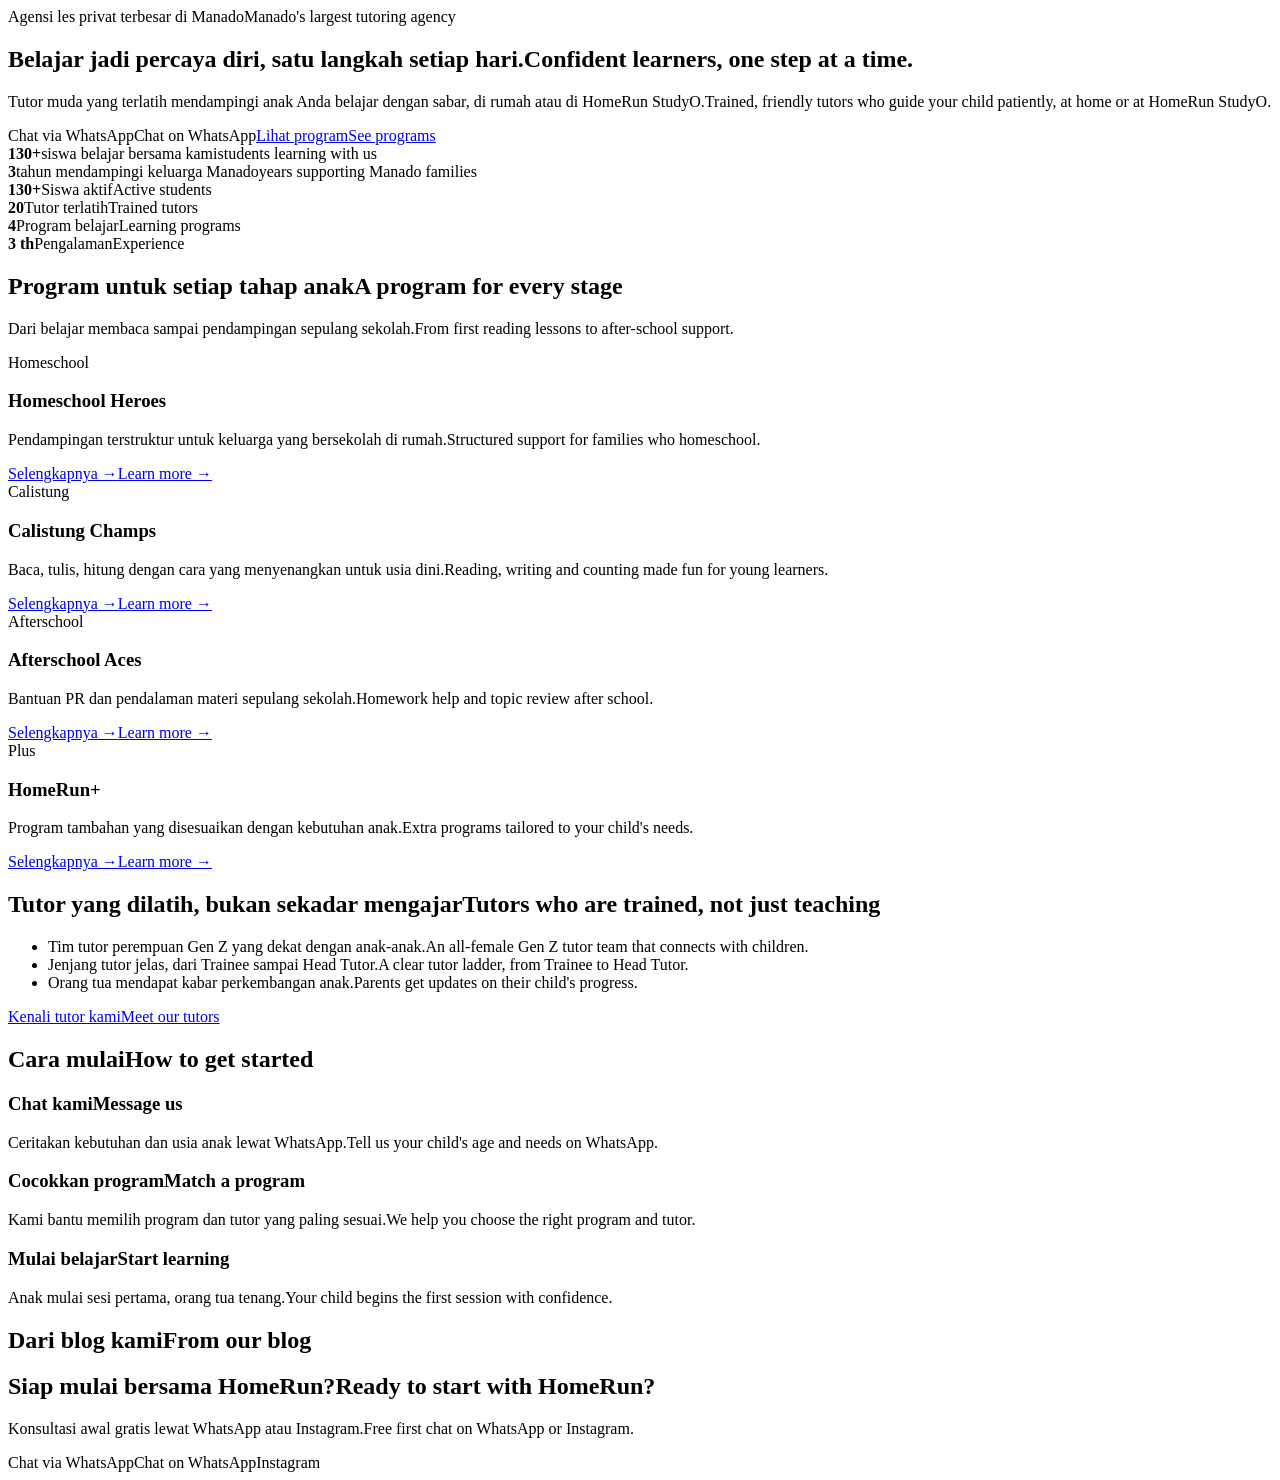
==== index.html @ b6297c62 "Add files via upload" ====
<!doctype html>
<html lang="id">
<head>
<meta charset="utf-8">
<meta name="viewport" content="width=device-width,initial-scale=1,viewport-fit=cover">
<title>HomeRun Learning | Les Privat & Pendampingan Belajar di Manado</title>
<meta name="description" content="Les privat dan pendampingan belajar untuk anak di Manado. Tutor terlatih, program sesuai usia.">
<link rel="preconnect" href="https://fonts.googleapis.com"><link rel="preconnect" href="https://fonts.gstatic.com" crossorigin>
<link href="https://fonts.googleapis.com/css2?family=Bricolage+Grotesque:opsz,wght@12..96,600;12..96,800&family=DM+Sans:wght@400;500;700&display=swap" rel="stylesheet">
<link rel="stylesheet" href="assets/site.css">
</head>
<body>
<div id="site-header"></div>
<main>
<section class="hero"><div class="wrap hero-grid">
  <div>
    <span class="eyebrow"><span class="id">Agensi les privat terbesar di Manado</span><span class="en">Manado's largest tutoring agency</span></span>
    <h1><span class="id">Belajar jadi percaya diri, satu langkah setiap hari.</span><span class="en">Confident learners, one step at a time.</span></h1>
    <p class="lead"><span class="id">Tutor muda yang terlatih mendampingi anak Anda belajar dengan sabar, di rumah atau di HomeRun StudyO.</span><span class="en">Trained, friendly tutors who guide your child patiently, at home or at HomeRun StudyO.</span></p>
    <div class="btn-row"><a class="btn btn-wa" data-wa target="_blank" rel="noopener"><span class="id">Chat via WhatsApp</span><span class="en">Chat on WhatsApp</span></a><a class="btn btn-ghost" href="programs.html"><span class="id">Lihat program</span><span class="en">See programs</span></a></div>
  </div>
  <div class="hero-photo">
    <div class="photo" data-photo="images/hero.jpg" data-label="Foto utama: tutor mengajar anak"></div>
    <div class="chip a"><b>130+</b><span class="id">siswa belajar bersama kami</span><span class="en">students learning with us</span></div>
    <div class="chip b"><b>3</b><span class="id">tahun mendampingi keluarga Manado</span><span class="en">years supporting Manado families</span></div>
  </div>
</div></section>

<div class="wrap"><div class="stats">
  <div class="stat"><b>130+</b><span class="id">Siswa aktif</span><span class="en">Active students</span></div>
  <div class="stat"><b>20</b><span class="id">Tutor terlatih</span><span class="en">Trained tutors</span></div>
  <div class="stat"><b>4</b><span class="id">Program belajar</span><span class="en">Learning programs</span></div>
  <div class="stat"><b>3 th</b><span class="id">Pengalaman</span><span class="en">Experience</span></div>
</div></div>

<section><div class="wrap">
  <div class="section-head"><h2><span class="id">Program untuk setiap tahap anak</span><span class="en">A program for every stage</span></h2>
  <p><span class="id">Dari belajar membaca sampai pendampingan sepulang sekolah.</span><span class="en">From first reading lessons to after-school support.</span></p></div>
  <div class="grid g4">
    <div class="prog y"><span class="tag">Homeschool</span><h3>Homeschool Heroes</h3><p><span class="id">Pendampingan terstruktur untuk keluarga yang bersekolah di rumah.</span><span class="en">Structured support for families who homeschool.</span></p><a class="more" href="programs.html#homeschool"><span class="id">Selengkapnya →</span><span class="en">Learn more →</span></a></div>
    <div class="prog b"><span class="tag">Calistung</span><h3>Calistung Champs</h3><p><span class="id">Baca, tulis, hitung dengan cara yang menyenangkan untuk usia dini.</span><span class="en">Reading, writing and counting made fun for young learners.</span></p><a class="more" href="programs.html#calistung"><span class="id">Selengkapnya →</span><span class="en">Learn more →</span></a></div>
    <div class="prog p"><span class="tag">Afterschool</span><h3>Afterschool Aces</h3><p><span class="id">Bantuan PR dan pendalaman materi sepulang sekolah.</span><span class="en">Homework help and topic review after school.</span></p><a class="more" href="programs.html#afterschool"><span class="id">Selengkapnya →</span><span class="en">Learn more →</span></a></div>
    <div class="prog v"><span class="tag">Plus</span><h3>HomeRun+</h3><p><span class="id">Program tambahan yang disesuaikan dengan kebutuhan anak.</span><span class="en">Extra programs tailored to your child's needs.</span></p><a class="more" href="programs.html#plus"><span class="id">Selengkapnya →</span><span class="en">Learn more →</span></a></div>
  </div>
</div></section>

<section class="soft"><div class="wrap split">
  <div class="photo" data-photo="images/tutor-session.jpg" data-label="Foto: sesi belajar"></div>
  <div>
    <h2><span class="id">Tutor yang dilatih, bukan sekadar mengajar</span><span class="en">Tutors who are trained, not just teaching</span></h2>
    <ul class="ticks">
      <li><span class="id">Tim tutor perempuan Gen Z yang dekat dengan anak-anak.</span><span class="en">An all-female Gen Z tutor team that connects with children.</span></li>
      <li><span class="id">Jenjang tutor jelas, dari Trainee sampai Head Tutor.</span><span class="en">A clear tutor ladder, from Trainee to Head Tutor.</span></li>
      <li><span class="id">Orang tua mendapat kabar perkembangan anak.</span><span class="en">Parents get updates on their child's progress.</span></li>
    </ul>
    <a class="btn btn-primary" href="tutors.html"><span class="id">Kenali tutor kami</span><span class="en">Meet our tutors</span></a>
  </div>
</div></section>

<section><div class="wrap">
  <div class="section-head"><h2><span class="id">Cara mulai</span><span class="en">How to get started</span></h2></div>
  <div class="grid g3 steps">
    <div class="step"><h3><span class="id">Chat kami</span><span class="en">Message us</span></h3><p><span class="id">Ceritakan kebutuhan dan usia anak lewat WhatsApp.</span><span class="en">Tell us your child's age and needs on WhatsApp.</span></p></div>
    <div class="step"><h3><span class="id">Cocokkan program</span><span class="en">Match a program</span></h3><p><span class="id">Kami bantu memilih program dan tutor yang paling sesuai.</span><span class="en">We help you choose the right program and tutor.</span></p></div>
    <div class="step"><h3><span class="id">Mulai belajar</span><span class="en">Start learning</span></h3><p><span class="id">Anak mulai sesi pertama, orang tua tenang.</span><span class="en">Your child begins the first session with confidence.</span></p></div>
  </div>
</div></section>

<section class="soft"><div class="wrap">
  <div class="section-head"><h2><span class="id">Dari blog kami</span><span class="en">From our blog</span></h2></div>
  <div class="grid g3" id="latest-posts"></div>
</div></section>

<section><div class="wrap"><div class="cta-band">
  <h2><span class="id">Siap mulai bersama HomeRun?</span><span class="en">Ready to start with HomeRun?</span></h2>
  <p><span class="id">Konsultasi awal gratis lewat WhatsApp atau Instagram.</span><span class="en">Free first chat on WhatsApp or Instagram.</span></p>
  <div class="btn-row"><a class="btn btn-wa" data-wa target="_blank" rel="noopener"><span class="id">Chat via WhatsApp</span><span class="en">Chat on WhatsApp</span></a><a class="btn btn-ghost" data-ig target="_blank" rel="noopener">Instagram</a></div>
</div></div></section>
</main>
<div id="site-footer"></div>
<script src="assets/site.js"></script>
</body></html>
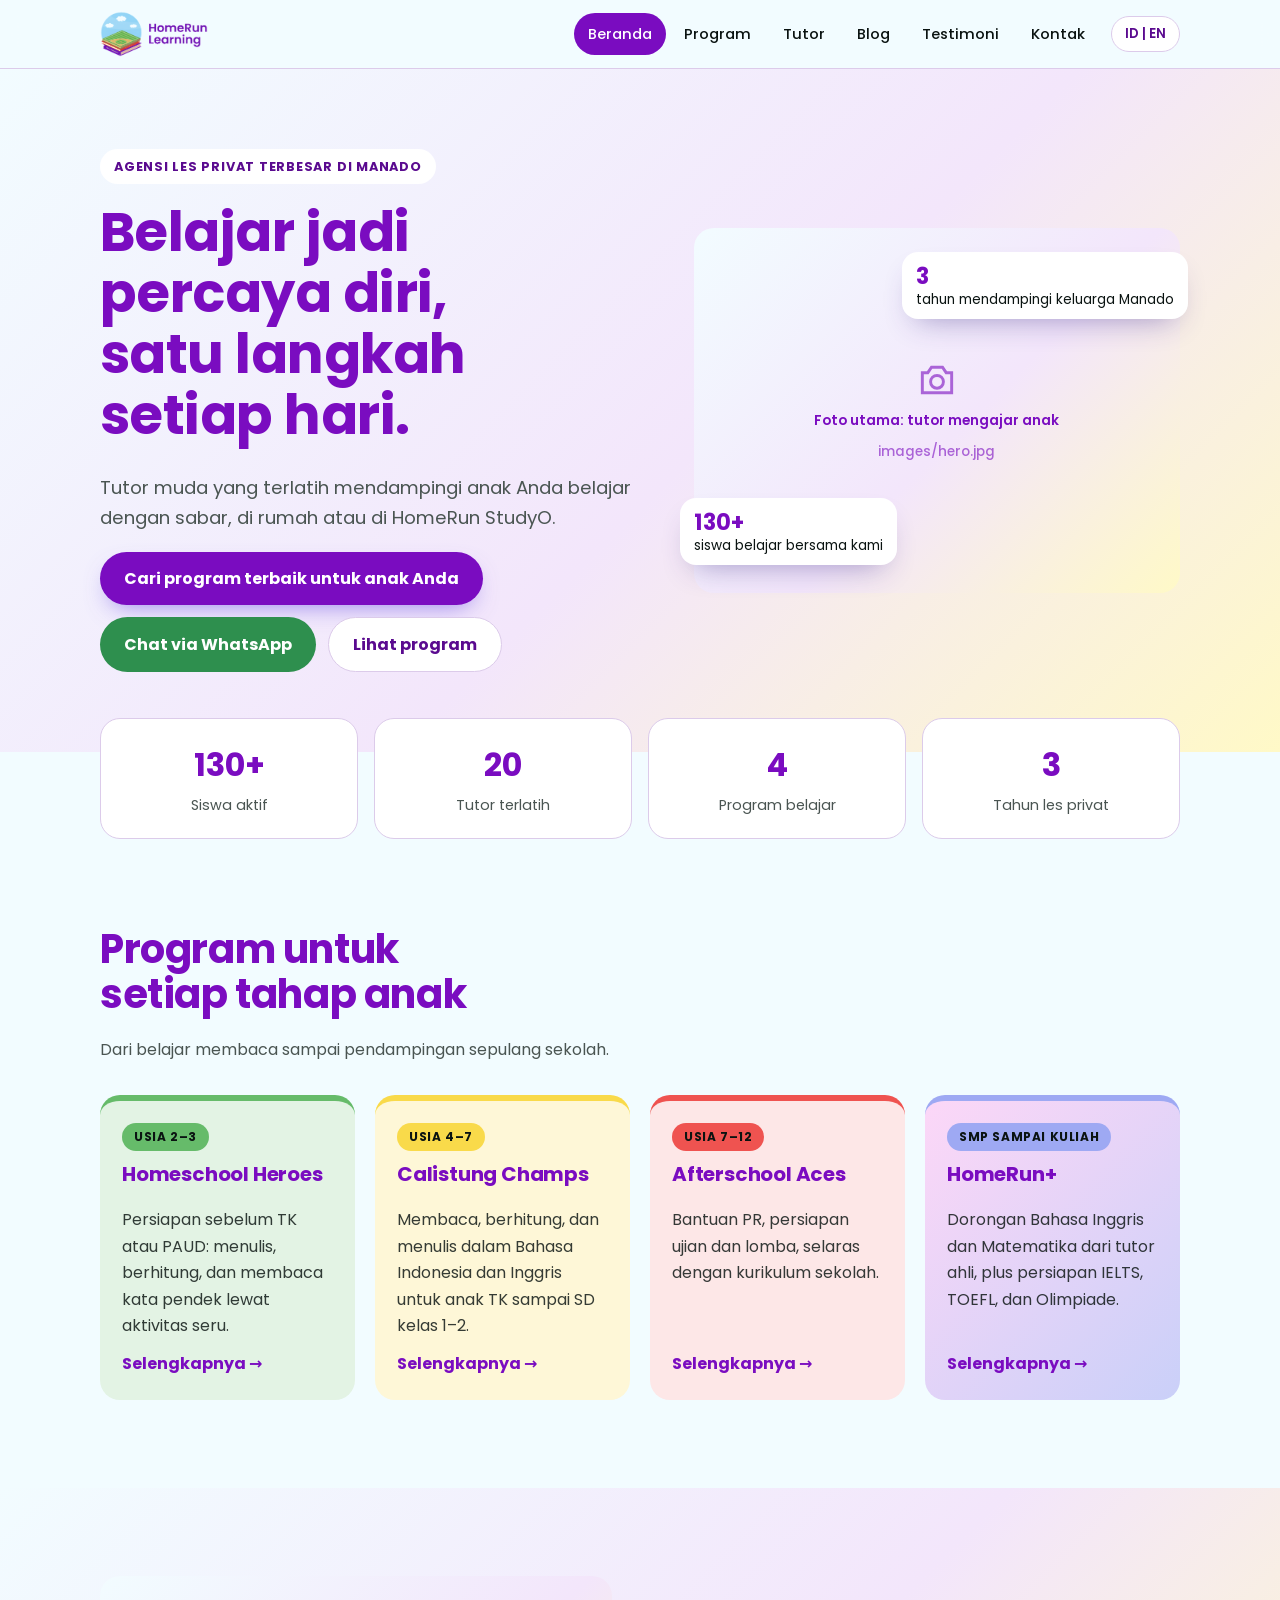
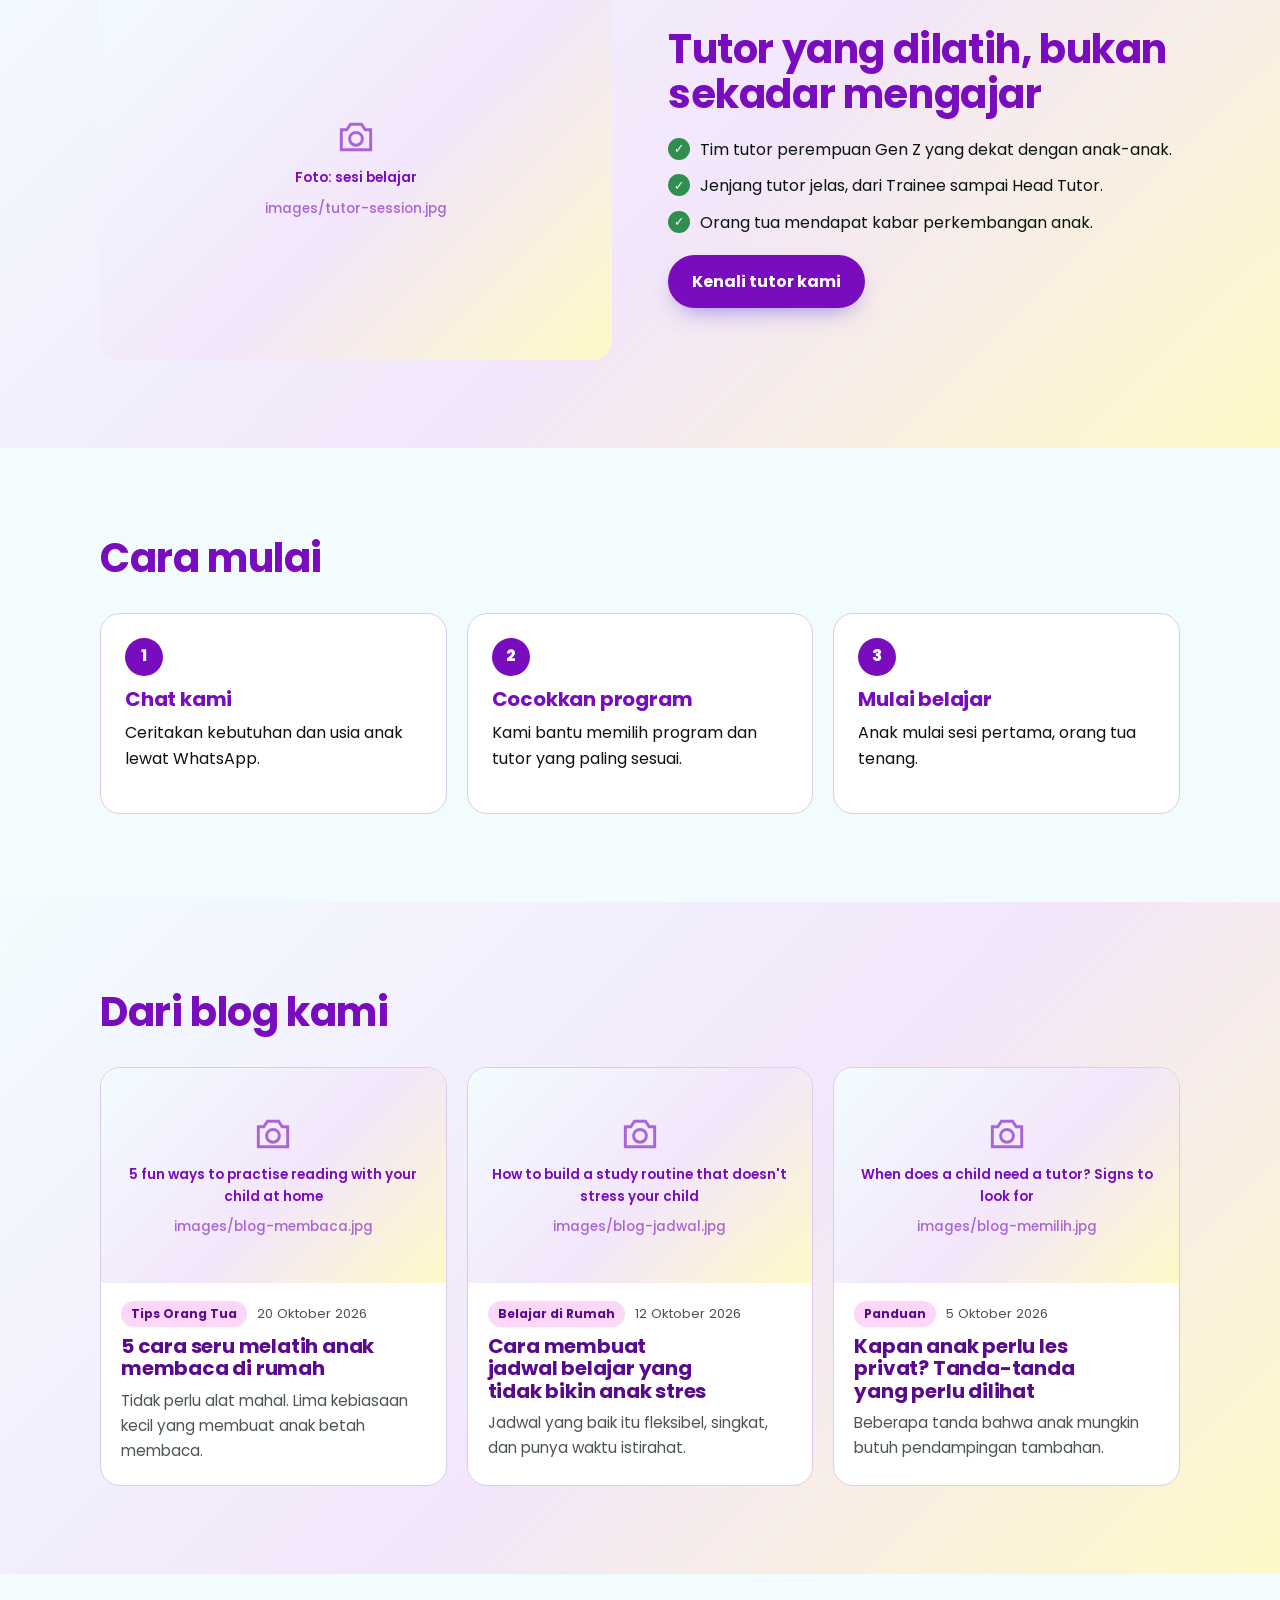
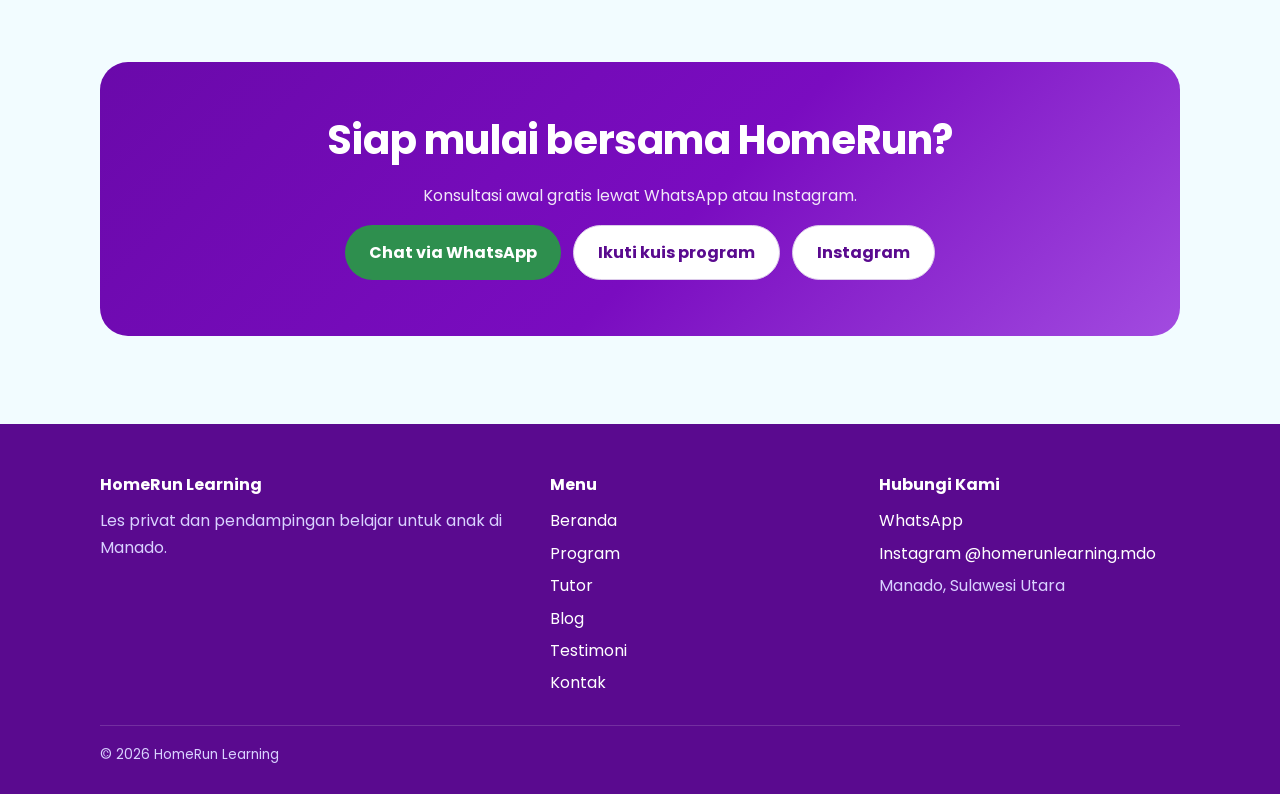
==== commit e3884d4c: "Add files via upload" ====
--- a/index.html
+++ b/index.html
@@ -17,7 +17,7 @@
     <span class="eyebrow"><span class="id">Agensi les privat terbesar di Manado</span><span class="en">Manado's largest tutoring agency</span></span>
     <h1><span class="id">Belajar jadi percaya diri, satu langkah setiap hari.</span><span class="en">Confident learners, one step at a time.</span></h1>
     <p class="lead"><span class="id">Tutor muda yang terlatih mendampingi anak Anda belajar dengan sabar, di rumah atau di HomeRun StudyO.</span><span class="en">Trained, friendly tutors who guide your child patiently, at home or at HomeRun StudyO.</span></p>
-    <div class="btn-row"><a class="btn btn-wa" data-wa target="_blank" rel="noopener"><span class="id">Chat via WhatsApp</span><span class="en">Chat on WhatsApp</span></a><a class="btn btn-ghost" href="programs.html"><span class="id">Lihat program</span><span class="en">See programs</span></a></div>
+    <div class="btn-row"><button type="button" class="btn btn-primary" data-quiz><span class="id">Cari program terbaik untuk anak Anda</span><span class="en">Find your child's best program</span></button><a class="btn btn-wa" data-wa target="_blank" rel="noopener"><span class="id">Chat via WhatsApp</span><span class="en">Chat on WhatsApp</span></a><a class="btn btn-ghost" href="programs.html"><span class="id">Lihat program</span><span class="en">See programs</span></a></div>
   </div>
   <div class="hero-photo">
     <div class="photo" data-photo="images/hero.jpg" data-label="Foto utama: tutor mengajar anak"></div>
@@ -30,17 +30,17 @@
   <div class="stat"><b>130+</b><span class="id">Siswa aktif</span><span class="en">Active students</span></div>
   <div class="stat"><b>20</b><span class="id">Tutor terlatih</span><span class="en">Trained tutors</span></div>
   <div class="stat"><b>4</b><span class="id">Program belajar</span><span class="en">Learning programs</span></div>
-  <div class="stat"><b>3 th</b><span class="id">Pengalaman</span><span class="en">Experience</span></div>
+  <div class="stat"><b>3</b><span class="id">Tahun les privat</span><span class="en">Years of tutoring</span></div>
 </div></div>
 
 <section><div class="wrap">
   <div class="section-head"><h2><span class="id">Program untuk setiap tahap anak</span><span class="en">A program for every stage</span></h2>
   <p><span class="id">Dari belajar membaca sampai pendampingan sepulang sekolah.</span><span class="en">From first reading lessons to after-school support.</span></p></div>
   <div class="grid g4">
-    <div class="prog y"><span class="tag">Homeschool</span><h3>Homeschool Heroes</h3><p><span class="id">Pendampingan terstruktur untuk keluarga yang bersekolah di rumah.</span><span class="en">Structured support for families who homeschool.</span></p><a class="more" href="programs.html#homeschool"><span class="id">Selengkapnya →</span><span class="en">Learn more →</span></a></div>
-    <div class="prog b"><span class="tag">Calistung</span><h3>Calistung Champs</h3><p><span class="id">Baca, tulis, hitung dengan cara yang menyenangkan untuk usia dini.</span><span class="en">Reading, writing and counting made fun for young learners.</span></p><a class="more" href="programs.html#calistung"><span class="id">Selengkapnya →</span><span class="en">Learn more →</span></a></div>
-    <div class="prog p"><span class="tag">Afterschool</span><h3>Afterschool Aces</h3><p><span class="id">Bantuan PR dan pendalaman materi sepulang sekolah.</span><span class="en">Homework help and topic review after school.</span></p><a class="more" href="programs.html#afterschool"><span class="id">Selengkapnya →</span><span class="en">Learn more →</span></a></div>
-    <div class="prog v"><span class="tag">Plus</span><h3>HomeRun+</h3><p><span class="id">Program tambahan yang disesuaikan dengan kebutuhan anak.</span><span class="en">Extra programs tailored to your child's needs.</span></p><a class="more" href="programs.html#plus"><span class="id">Selengkapnya →</span><span class="en">Learn more →</span></a></div>
+    <div class="prog y"><span class="tag"><span class="id">Usia 2–3</span><span class="en">Ages 2–3</span></span><h3>Homeschool Heroes</h3><p><span class="id">Persiapan sebelum TK atau PAUD: menulis, berhitung, dan membaca kata pendek lewat aktivitas seru.</span><span class="en">A head start before kindergarten or preschool: writing, counting and reading short words through fun activities.</span></p><a class="more" href="programs.html#homeschool"><span class="id">Selengkapnya →</span><span class="en">Learn more →</span></a></div>
+    <div class="prog b"><span class="tag"><span class="id">Usia 4–7</span><span class="en">Ages 4–7</span></span><h3>Calistung Champs</h3><p><span class="id">Membaca, berhitung, dan menulis dalam Bahasa Indonesia dan Inggris untuk anak TK sampai SD kelas 1–2.</span><span class="en">Reading, counting and writing in Bahasa Indonesia and English for kindergarten to grade 2.</span></p><a class="more" href="programs.html#calistung"><span class="id">Selengkapnya →</span><span class="en">Learn more →</span></a></div>
+    <div class="prog p"><span class="tag"><span class="id">Usia 7–12</span><span class="en">Ages 7–12</span></span><h3>Afterschool Aces</h3><p><span class="id">Bantuan PR, persiapan ujian dan lomba, selaras dengan kurikulum sekolah.</span><span class="en">Homework help, exam and competition prep, aligned with the school curriculum.</span></p><a class="more" href="programs.html#afterschool"><span class="id">Selengkapnya →</span><span class="en">Learn more →</span></a></div>
+    <div class="prog v"><span class="tag"><span class="id">SMP sampai Kuliah</span><span class="en">Middle school to college</span></span><h3>HomeRun+</h3><p><span class="id">Dorongan Bahasa Inggris dan Matematika dari tutor ahli, plus persiapan IELTS, TOEFL, dan Olimpiade.</span><span class="en">An English and math boost from expert tutors, plus IELTS, TOEFL and Olympiad prep.</span></p><a class="more" href="programs.html#plus"><span class="id">Selengkapnya →</span><span class="en">Learn more →</span></a></div>
   </div>
 </div></section>
 
@@ -74,7 +74,7 @@
 <section><div class="wrap"><div class="cta-band">
   <h2><span class="id">Siap mulai bersama HomeRun?</span><span class="en">Ready to start with HomeRun?</span></h2>
   <p><span class="id">Konsultasi awal gratis lewat WhatsApp atau Instagram.</span><span class="en">Free first chat on WhatsApp or Instagram.</span></p>
-  <div class="btn-row"><a class="btn btn-wa" data-wa target="_blank" rel="noopener"><span class="id">Chat via WhatsApp</span><span class="en">Chat on WhatsApp</span></a><a class="btn btn-ghost" data-ig target="_blank" rel="noopener">Instagram</a></div>
+  <div class="btn-row"><a class="btn btn-wa" data-wa target="_blank" rel="noopener"><span class="id">Chat via WhatsApp</span><span class="en">Chat on WhatsApp</span></a><button type="button" class="btn btn-ghost" data-quiz><span class="id">Ikuti kuis program</span><span class="en">Take the program quiz</span></button><a class="btn btn-ghost" data-ig target="_blank" rel="noopener">Instagram</a></div>
 </div></div></section>
 </main>
 <div id="site-footer"></div>
--- a/assets/site.css
+++ b/assets/site.css
@@ -0,0 +1,180 @@
+/* HomeRun Learning — edit colors here (change the hex codes once and the whole site updates) */
+@import url("https://fonts.googleapis.com/css2?family=Poppins:wght@400;500;600;700&display=swap");
+:root{
+  --purple:#7A0CC0; --purple-deep:#5A0A8F; --purple-soft:#F0E3FA;
+  --yellow:#FFF9C7; --blue:#9EA9F3; --pink:#FCD7F7; --green:#2E8F4E; --red:#EF5350;
+  --hh:#66BB6A; --cc:#F9DA4A; --aa:#EF5350; --hr1:#FCD7F7; --hr2:#9EA9F3;
+  --ink:#0A1311; --muted:#4A5552; --bg:#F2FCFF; --card:#FFFFFF; --line:#DCCBEA;
+  --grad:linear-gradient(135deg,#F2FCFF 0%,#F3E6FB 55%,#FFF9C7 100%);
+  --grad-strong:linear-gradient(135deg,#6A09AA 0%,#7A0CC0 55%,#A24BE0 100%);
+  --display:"Poppins",system-ui,sans-serif; --body:"Poppins",system-ui,sans-serif;
+  --r:20px;
+}
+*{box-sizing:border-box}
+html{scroll-behavior:smooth}
+body{margin:0;font-family:var(--body);color:var(--ink);background:var(--bg);line-height:1.65;font-size:16px;
+  padding-left:max(0px,env(safe-area-inset-left));padding-right:max(0px,env(safe-area-inset-right))}
+img{max-width:100%;display:block}
+a{color:var(--purple);text-decoration:none}
+h1,h2,h3{font-family:var(--display);line-height:1.12;margin:0 0 .5em;text-wrap:balance;color:var(--purple);letter-spacing:-.01em}
+h1{font-size:clamp(2rem,5.6vw,3.4rem);font-weight:700}
+h2{font-size:clamp(1.7rem,4vw,2.5rem);font-weight:700}
+h3{font-size:1.25rem;font-weight:700}
+p{margin:0 0 1em}
+.wrap{max-width:1120px;margin:0 auto;padding-left:max(20px,env(safe-area-inset-left));padding-right:max(20px,env(safe-area-inset-right))}
+section{padding-block:clamp(44px,8vw,88px)}
+html[lang="id"] .en{display:none!important}
+html[lang="en"] .id{display:none!important}
+
+/* header */
+.site-header{position:sticky;top:0;z-index:50;background:rgba(242,252,255,.92);backdrop-filter:blur(14px);border-bottom:1px solid var(--line)}
+.nav{display:flex;align-items:center;gap:12px;min-height:68px;flex-wrap:wrap}
+.brand{display:flex;align-items:center;font-family:var(--display);font-weight:700;font-size:1.2rem;color:var(--purple)}
+.logo-img{height:46px;width:auto}
+.nav-links{display:flex;gap:4px;margin-left:auto;align-items:center}
+.nav-links a{padding:9px 14px;border-radius:999px;color:var(--ink);font-weight:500;font-size:.92rem;white-space:nowrap;flex-shrink:0}
+.nav-links a:hover{background:var(--purple-soft);color:var(--purple-deep)}
+.nav-links a.active{background:var(--purple);color:#fff}
+.lang{border:1.5px solid var(--line);background:#fff;border-radius:999px;padding:7px 13px;font:600 .82rem var(--body);color:var(--purple-deep);cursor:pointer;white-space:nowrap}
+@media(max-width:860px){
+  .nav{padding-block:8px 0;gap:8px 12px}
+  .lang{margin-left:auto}
+  .nav-links{order:3;width:100%;margin:0;overflow-x:auto;padding-bottom:10px;scrollbar-width:none;-webkit-overflow-scrolling:touch}
+  .nav-links::-webkit-scrollbar{display:none}
+  .nav-links{-webkit-mask-image:linear-gradient(90deg,#000 90%,transparent);mask-image:linear-gradient(90deg,#000 90%,transparent);padding-right:24px}
+  .nav-links a{padding:8px 12px;font-size:.88rem}
+}
+
+/* buttons */
+.btn{display:inline-flex;align-items:center;gap:8px;padding:14px 24px;border-radius:999px;font:700 1rem var(--body);border:0;cursor:pointer;transition:transform .15s}
+.btn:hover{transform:translateY(-2px)}
+.btn-primary{background:var(--purple);color:#fff;box-shadow:0 10px 24px -10px rgba(107,78,230,.7)}
+.btn-wa{background:var(--green);color:#fff}
+.btn-ghost{background:#fff;color:var(--purple-deep);border:1.5px solid var(--line)}
+.btn-row{display:flex;gap:12px;flex-wrap:wrap}
+:focus-visible{outline:3px solid var(--purple);outline-offset:3px}
+
+/* photos */
+.photo{position:relative;overflow:hidden;border-radius:var(--r);background:var(--grad);aspect-ratio:4/3;display:grid;place-items:center;min-width:0}
+.photo img{position:absolute;inset:0;width:100%;height:100%;object-fit:cover}
+.photo .ph{display:flex;flex-direction:column;align-items:center;gap:8px;color:var(--purple);text-align:center;padding:16px;font-size:.85rem;font-weight:600}
+.photo .ph svg{width:44px;height:44px;opacity:.6}
+.photo.tall{aspect-ratio:3/4}.photo.wide{aspect-ratio:16/9}.photo.sq{aspect-ratio:1}
+
+/* hero */
+.hero{background:var(--grad);padding-block:clamp(40px,7vw,80px)}
+.hero-grid{display:grid;grid-template-columns:1.05fr .95fr;gap:clamp(24px,5vw,56px);align-items:center}
+.eyebrow{display:inline-block;background:#fff;color:var(--purple-deep);font-weight:700;font-size:.8rem;letter-spacing:.06em;text-transform:uppercase;padding:7px 14px;border-radius:999px;margin-bottom:18px}
+.lead{font-size:1.15rem;color:var(--muted);max-width:52ch}
+.hero-photo{position:relative}
+.chip{position:absolute;background:#fff;border-radius:16px;padding:10px 14px;box-shadow:0 14px 30px -14px rgba(58,42,133,.45);font-size:.85rem;line-height:1.3}
+.chip b{display:block;font-family:var(--display);font-size:1.4rem;color:var(--purple)}
+.chip.a{left:-14px;bottom:28px}.chip.b{right:-8px;top:24px}
+@media(max-width:860px){.hero-grid{grid-template-columns:1fr}.chip.a{left:8px}.chip.b{right:8px}}
+
+/* stats */
+.stats{display:grid;grid-template-columns:repeat(4,1fr);gap:16px;margin-top:-34px;position:relative;z-index:2}
+.stat{background:#fff;border:1px solid var(--line);border-radius:var(--r);padding:20px;text-align:center}
+.stat b{display:block;font-family:var(--display);font-size:2rem;font-weight:700;color:var(--purple)}
+.stat span{color:var(--muted);font-size:.9rem}
+@media(max-width:700px){.stats{grid-template-columns:repeat(2,1fr)}}
+
+/* cards */
+.grid{display:grid;gap:20px}
+.g2{grid-template-columns:repeat(2,1fr)}.g3{grid-template-columns:repeat(3,1fr)}.g4{grid-template-columns:repeat(4,1fr)}
+@media(max-width:960px){.g4{grid-template-columns:repeat(2,1fr)}.g3{grid-template-columns:repeat(2,1fr)}}
+@media(max-width:640px){.g2,.g3,.g4{grid-template-columns:1fr}}
+.section-head{max-width:640px;margin-bottom:32px}
+.section-head p{color:var(--muted)}
+.prog{border-radius:var(--r);padding:22px;display:flex;flex-direction:column;gap:12px;min-width:0}
+.prog .tag{font-size:.75rem;font-weight:700;letter-spacing:.05em;text-transform:uppercase;color:var(--ink)}
+.prog p{color:var(--ink);opacity:.82;margin:0}
+.prog{border-top:6px solid var(--c,var(--purple))}
+.prog .tag{align-self:flex-start;background:var(--c,var(--purple));color:var(--ink);padding:4px 12px;border-radius:999px;opacity:1}
+.prog.y{--c:var(--hh);background:color-mix(in srgb,var(--hh) 18%,#fff)}
+.prog.b{--c:var(--cc);background:color-mix(in srgb,var(--cc) 22%,#fff)}
+.prog.p{--c:var(--aa);background:color-mix(in srgb,var(--aa) 14%,#fff)}
+.prog.v{--c:var(--hr2);background:linear-gradient(135deg,var(--hr1),color-mix(in srgb,var(--hr2) 55%,#fff))}
+.prog .more{margin-top:auto;font-weight:700}
+.soft{background:var(--grad)}
+.steps{counter-reset:s}
+.step{background:#fff;border:1px solid var(--line);border-radius:var(--r);padding:24px;position:relative}
+.step::before{counter-increment:s;content:counter(s);display:grid;place-items:center;width:38px;height:38px;border-radius:50%;background:var(--purple);color:#fff;font-weight:800;margin-bottom:12px}
+.split{display:grid;grid-template-columns:1fr 1fr;gap:clamp(24px,5vw,56px);align-items:center}
+@media(max-width:860px){.split{grid-template-columns:1fr}}
+.ticks{list-style:none;padding:0;margin:0 0 1.2em;display:grid;gap:10px}
+.ticks li{padding-left:32px;position:relative}
+.ticks li::before{content:"✓";position:absolute;left:0;top:1px;width:22px;height:22px;border-radius:50%;background:var(--green);color:#fff;font-size:.8rem;display:grid;place-items:center}
+.cta-band{background:var(--grad-strong);color:#fff;border-radius:28px;padding:clamp(28px,6vw,56px);text-align:center}
+.cta-band h2{color:#fff}.cta-band p{opacity:.9;max-width:52ch;margin-inline:auto}
+.cta-band .btn-row{justify-content:center}
+
+/* tutors */
+.tutor{background:#fff;border:1px solid var(--line);border-radius:var(--r);overflow:hidden;min-width:0}
+.tutor .info{padding:16px 18px 20px}
+.rank{display:inline-block;font-size:.75rem;font-weight:700;padding:4px 10px;border-radius:999px;background:var(--purple-soft);color:var(--purple-deep);margin-bottom:6px}
+.ladder{display:flex;flex-wrap:wrap;gap:10px;align-items:center}
+.ladder span{background:#fff;border:1.5px solid var(--line);padding:8px 16px;border-radius:999px;font-weight:600;font-size:.92rem}
+.ladder span:last-child{background:var(--purple);color:#fff;border-color:var(--purple)}
+
+/* blog */
+.post-card{background:#fff;border:1px solid var(--line);border-radius:var(--r);overflow:hidden;display:flex;flex-direction:column;min-width:0;transition:transform .2s,box-shadow .2s;color:var(--ink)}
+.post-card:hover{transform:translateY(-4px);box-shadow:0 20px 40px -24px rgba(58,42,133,.5)}
+.post-card .photo{border-radius:0;aspect-ratio:16/10}
+.post-card .body{padding:18px 20px 22px;display:flex;flex-direction:column;gap:8px;flex:1}
+.post-card h3{margin:0;color:var(--purple-deep)}
+.post-card p{color:var(--muted);margin:0;font-size:.95rem}
+.meta{font-size:.82rem;color:var(--muted);display:flex;gap:10px;flex-wrap:wrap;align-items:center}
+.pill{background:var(--pink);color:var(--purple-deep);font-weight:700;padding:3px 10px;border-radius:999px;font-size:.75rem}
+.article{max-width:720px;margin:0 auto}
+.article h1{font-size:clamp(2rem,5vw,3rem)}
+.article .body p,.article .body li{font-size:1.08rem}
+.article .body h3{margin-top:1.6em}
+.back{display:inline-block;margin-bottom:20px;font-weight:700}
+
+/* testimonials + contact */
+.quote{background:#fff;border:1.5px dashed var(--line);border-radius:var(--r);padding:24px;position:relative;min-width:0}
+.quote .who{font-weight:700;color:var(--purple-deep);margin:0}
+.notice{background:var(--yellow);border-radius:14px;padding:12px 16px;font-size:.92rem;margin-bottom:24px}
+.contact-card{background:#fff;border:1px solid var(--line);border-radius:var(--r);padding:28px;display:flex;flex-direction:column;gap:14px}
+.faq details{background:#fff;border:1px solid var(--line);border-radius:16px;padding:16px 20px;margin-bottom:10px}
+.faq summary{font-weight:700;cursor:pointer;color:var(--purple-deep)}
+.faq details p{margin:10px 0 0;color:var(--muted)}
+
+/* footer */
+.site-footer{background:var(--purple-deep);color:#D9D2FF;padding-block:48px 28px}
+.site-footer a{color:#fff}
+.foot{display:grid;grid-template-columns:1.4fr 1fr 1fr;gap:28px}
+@media(max-width:700px){.foot{grid-template-columns:1fr}}
+.site-footer h4{color:#fff;margin:0 0 10px;font-family:var(--display)}
+.site-footer ul{list-style:none;margin:0;padding:0;display:grid;gap:6px}
+.copy{border-top:1px solid rgba(255,255,255,.15);margin-top:28px;padding-top:18px;font-size:.85rem}
+@media(prefers-reduced-motion:reduce){*{transition:none!important;scroll-behavior:auto!important}}
+
+/* quiz */
+body.quiz-open{overflow:hidden}
+.quiz-overlay{position:fixed;inset:0;z-index:100;background:rgba(40,10,70,.55);display:flex;align-items:flex-end;justify-content:center;padding:0}
+@media(min-width:700px){.quiz-overlay{align-items:center;padding:24px}}
+.quiz{background:var(--bg);width:100%;max-width:640px;max-height:94vh;overflow-y:auto;border-radius:28px 28px 0 0;padding:20px max(20px,env(safe-area-inset-left)) max(24px,env(safe-area-inset-bottom));display:flex;flex-direction:column;gap:18px}
+@media(min-width:700px){.quiz{border-radius:28px;padding:28px}}
+.quiz-top{display:flex;align-items:center;gap:14px}
+.quiz-bar{flex:1;height:8px;background:var(--purple-soft);border-radius:999px;overflow:hidden}
+.quiz-bar i{display:block;height:100%;background:var(--grad-strong);border-radius:999px;transition:width .3s}
+.quiz-x{border:0;background:#fff;width:40px;height:40px;border-radius:50%;font-size:1.2rem;cursor:pointer;color:var(--purple-deep);border:1.5px solid var(--line)}
+.quiz-q{font-family:var(--display);font-size:clamp(1.25rem,4.5vw,1.6rem);font-weight:700;color:var(--purple);line-height:1.25;margin:0;outline:none}
+.quiz-hint{color:var(--muted);font-size:.9rem;margin:-8px 0 0}
+.opts{display:grid;gap:10px}
+.opt{display:flex;align-items:center;gap:12px;text-align:left;width:100%;background:#fff;border:2px solid var(--line);border-radius:16px;padding:14px 16px;font:500 1rem/1.4 var(--body);color:var(--ink);cursor:pointer;transition:border-color .15s,background .15s}
+.opt:hover{border-color:var(--purple)}
+.opt.on{border-color:var(--purple);background:var(--purple-soft)}
+.opt .box{flex:0 0 22px;height:22px;border-radius:7px;border:2px solid var(--line);display:grid;place-items:center;font-size:.8rem;color:#fff}
+.opt.on .box{background:var(--purple);border-color:var(--purple)}
+.quiz-foot{display:flex;justify-content:space-between;align-items:center;gap:12px}
+.quiz-back{border:0;background:none;color:var(--purple-deep);font:600 .95rem var(--body);cursor:pointer;padding:8px 4px}
+.quiz-back[hidden]{display:none}
+.result{border-radius:22px;padding:24px;border-top:8px solid var(--c);background:var(--card);display:flex;flex-direction:column;gap:12px}
+.result .tag{align-self:flex-start;background:var(--c);color:var(--ink);padding:4px 12px;border-radius:999px;font-size:.75rem;font-weight:700;text-transform:uppercase;letter-spacing:.05em}
+.result h3{font-size:1.7rem;margin:0}
+.result p{margin:0;color:var(--ink)}
+.result .why{background:var(--yellow);border-radius:14px;padding:12px 14px;font-size:.95rem}
+.quiz-eyebrow{font-weight:700;font-size:.8rem;letter-spacing:.06em;text-transform:uppercase;color:var(--purple-deep)}
